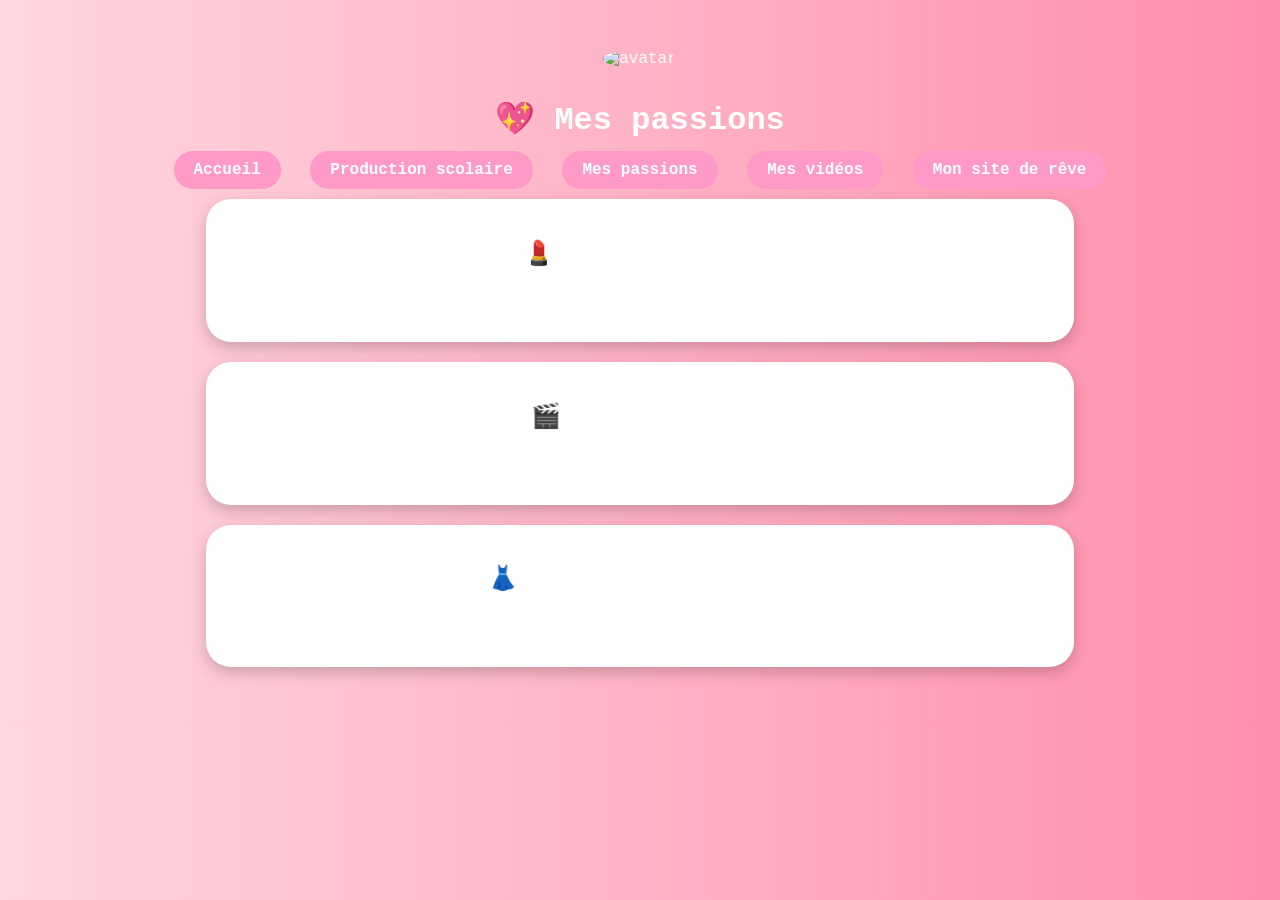
==== passions.html @ 9ff43a95 "passions.html" ====
<!DOCTYPE html>
<html>
<head>
    <meta charset="UTF-8">
    <title>Mes Passions</title>
    <link rel="stylesheet" href="style.css">
</head>

<body>

<header><img src="https://i.imgur.com/TON_AVATAR.png" alt="avatar" width="120" style="border-radius:50%; margin:10px;">
    <h1>💖 Mes passions</h1>
</header<img src="https://i.imgur.com/TON_AVATAR.png" alt="avatar" width="120" style="border-radius:50%; margin:10px;">

<nav>
    <a href="index.html">Accueil</a>
    <a href="production.html">Production scolaire</a>
    <a href="passions.html">Mes passions</a>
    <a href="videos.html">Mes vidéos</a>
    <a href="site-de-reve.html">Mon site de rêve</a>
</nav>

<section>
    <h2>💄 Le maquillage</h2>
    <p>J’adore créer des looks différents et colorés.</p>
</section>

<section>
    <h2>🎬 Les K-dramas</h2>
    <p>Je regarde souvent des séries coréennes appelées K-dramas.</p>
</section>

<section>
    <h2>👗 Mode & Mannequinat</h2>
    <p>La mode et le mannequinat sont mes passions créatives.</p>
</section>

</body>
</html>
---- style.css ----
body {
    background: linear-gradient(to right, #ffd6e0, #ff8fab);
    font-family: Arial, sans-serif;
    text-align: center;
}

header {<img src="https://i.imgur.com/BoN9kdC.png" alt="avatar" width="120" style="border-radius:50%; margin:10px;">
    background-color: #ff4d6d;
    color: white;
    padding: 20px;
    margin: 20px;
    border-radius: 30px;
    font-family: "Courier New", cursive;
}

nav {
    margin: 20px;
}

nav a {
    text-decoration: none;
    margin: 10px;
    padding: 10px 20px;
    background-color: #ff99c8;
    color: white;
    border-radius: 50px;
    font-weight: bold;
}

nav a:hover {
    background-color: #c9184a;
}

section {
    background-color: white;
    padding: 20px;
    margin: 20px auto;
    width: 70%;
    border-radius: 25px;
    box-shadow: 0 6px 15px rgba(0,0,0,0.2);
}
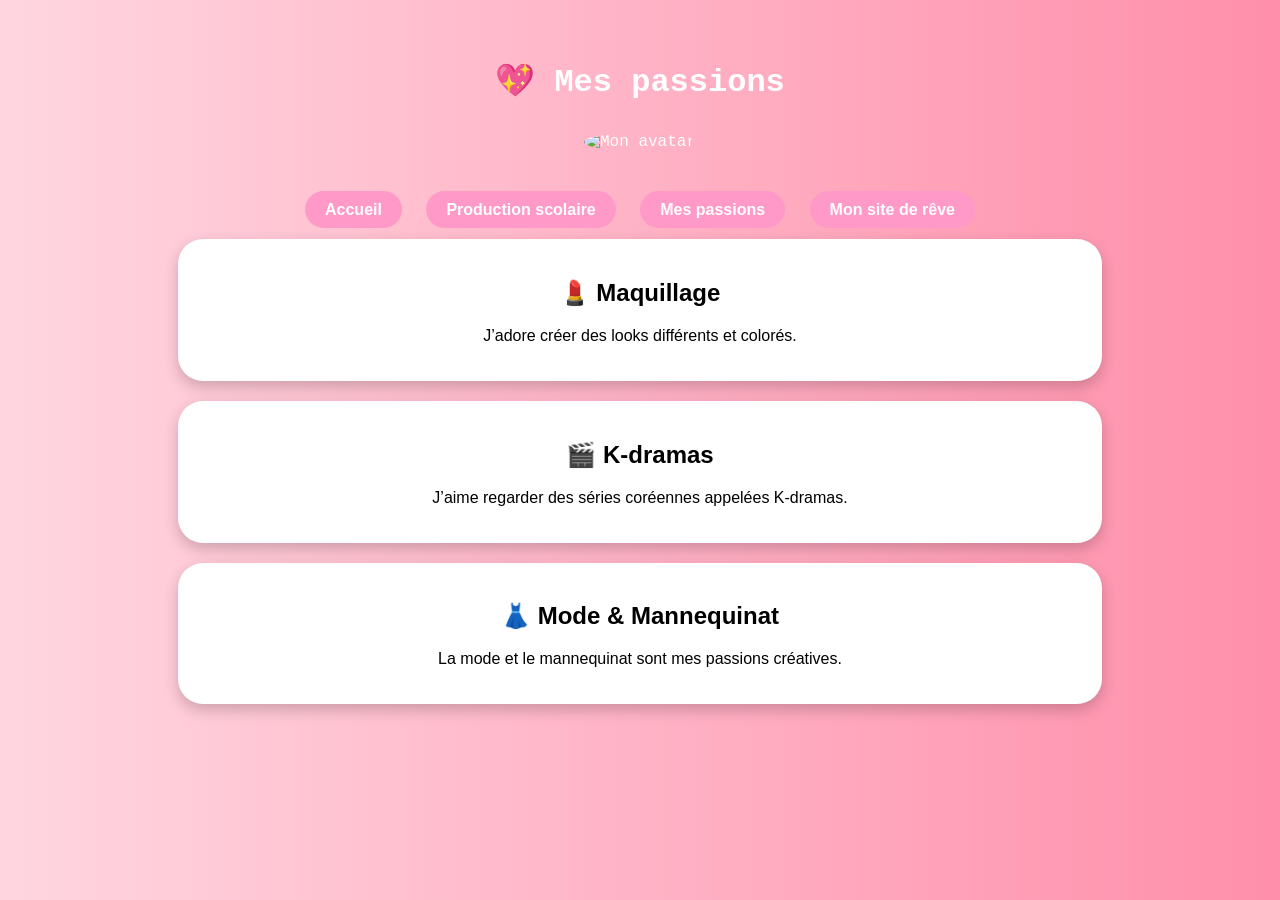
==== commit 9c24df8b: "passions.html" ====
--- a/passions.html
+++ b/passions.html
@@ -1,38 +1,37 @@
 <!DOCTYPE html>
 <html>
 <head>
-    <meta charset="UTF-8">
-    <title>Mes Passions</title>
-    <link rel="stylesheet" href="style.css">
+<meta charset="UTF-8">
+<title>Mes passions</title>
+<link rel="stylesheet" href="style.css">
 </head>
-
 <body>
 
-<header><img src="https://i.imgur.com/TON_AVATAR.png" alt="avatar" width="120" style="border-radius:50%; margin:10px;">
-    <h1>💖 Mes passions</h1>
-</header<img src="https://i.imgur.com/TON_AVATAR.png" alt="avatar" width="120" style="border-radius:50%; margin:10px;">
+<header>
+  <h1>💖 Mes passions</h1>
+  <img src="avatar.png" alt="Mon avatar" width="120" style="border-radius:50%; margin:10px;">
+</header>
 
 <nav>
-    <a href="index.html">Accueil</a>
-    <a href="production.html">Production scolaire</a>
-    <a href="passions.html">Mes passions</a>
-    <a href="videos.html">Mes vidéos</a>
-    <a href="site-de-reve.html">Mon site de rêve</a>
+  <a href="index.html">Accueil</a>
+  <a href="production.html">Production scolaire</a>
+  <a href="passions.html">Mes passions</a>
+  <a href="site-de-reve.html">Mon site de rêve</a>
 </nav>
 
 <section>
-    <h2>💄 Le maquillage</h2>
-    <p>J’adore créer des looks différents et colorés.</p>
+  <h2>💄 Maquillage</h2>
+  <p>J’adore créer des looks différents et colorés.</p>
 </section>
 
 <section>
-    <h2>🎬 Les K-dramas</h2>
-    <p>Je regarde souvent des séries coréennes appelées K-dramas.</p>
+  <h2>🎬 K-dramas</h2>
+  <p>J’aime regarder des séries coréennes appelées K-dramas.</p>
 </section>
 
 <section>
-    <h2>👗 Mode & Mannequinat</h2>
-    <p>La mode et le mannequinat sont mes passions créatives.</p>
+  <h2>👗 Mode & Mannequinat</h2>
+  <p>La mode et le mannequinat sont mes passions créatives.</p>
 </section>
 
 </body>
--- a/style.css
+++ b/style.css
@@ -4,7 +4,7 @@
     text-align: center;
 }
 
-header {<img src="https://i.imgur.com/BoN9kdC.png" alt="avatar" width="120" style="border-radius:50%; margin:10px;">
+header {<img src="https://i.imgur.com/TON_AVATAR.png" alt="avatar" width="120" style="border-radius:50%; margin:10px;">
     background-color: #ff4d6d;
     color: white;
     padding: 20px;
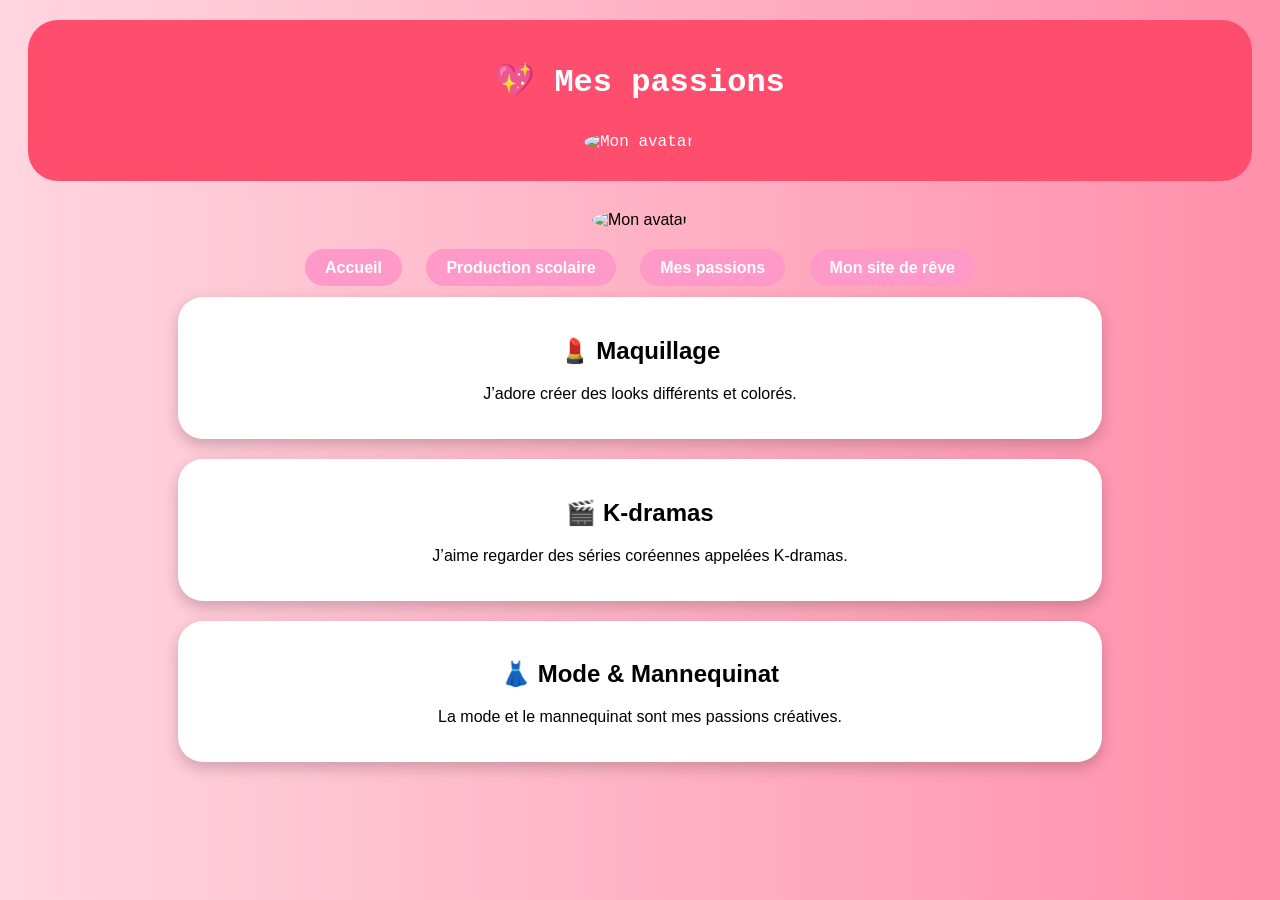
==== commit 54e99c9f: "passions.html" ====
--- a/passions.html
+++ b/passions.html
@@ -10,7 +10,7 @@
 <header>
   <h1>💖 Mes passions</h1>
   <img src="avatar.png" alt="Mon avatar" width="120" style="border-radius:50%; margin:10px;">
-</header>
+</header><img src="avatar.png" alt="Mon avatar" width="120" style="border-radius:50%; margin:10px;">
 
 <nav>
   <a href="index.html">Accueil</a>
--- a/style.css
+++ b/style.css
@@ -1,41 +1,41 @@
 body {
-    background: linear-gradient(to right, #ffd6e0, #ff8fab);
-    font-family: Arial, sans-serif;
-    text-align: center;
+  background: linear-gradient(to right, #ffd6e0, #ff8fab);
+  font-family: Arial, sans-serif;
+  text-align: center;
 }
 
-header {<img src="https://i.imgur.com/TON_AVATAR.png" alt="avatar" width="120" style="border-radius:50%; margin:10px;">
-    background-color: #ff4d6d;
-    color: white;
-    padding: 20px;
-    margin: 20px;
-    border-radius: 30px;
-    font-family: "Courier New", cursive;
+header {
+  background-color: #ff4d6d;
+  color: white;
+  padding: 20px;
+  margin: 20px;
+  border-radius: 30px;
+  font-family: "Courier New", cursive;
 }
 
 nav {
-    margin: 20px;
+  margin: 20px;
 }
 
 nav a {
-    text-decoration: none;
-    margin: 10px;
-    padding: 10px 20px;
-    background-color: #ff99c8;
-    color: white;
-    border-radius: 50px;
-    font-weight: bold;
+  text-decoration: none;
+  margin: 10px;
+  padding: 10px 20px;
+  background-color: #ff99c8;
+  color: white;
+  border-radius: 50px;
+  font-weight: bold;
 }
 
 nav a:hover {
-    background-color: #c9184a;
+  background-color: #c9184a;
 }
 
 section {
-    background-color: white;
-    padding: 20px;
-    margin: 20px auto;
-    width: 70%;
-    border-radius: 25px;
-    box-shadow: 0 6px 15px rgba(0,0,0,0.2);
+  background-color: white;
+  padding: 20px;
+  margin: 20px auto;
+  width: 70%;
+  border-radius: 25px;
+  box-shadow: 0 6px 15px rgba(0,0,0,0.2);
 }
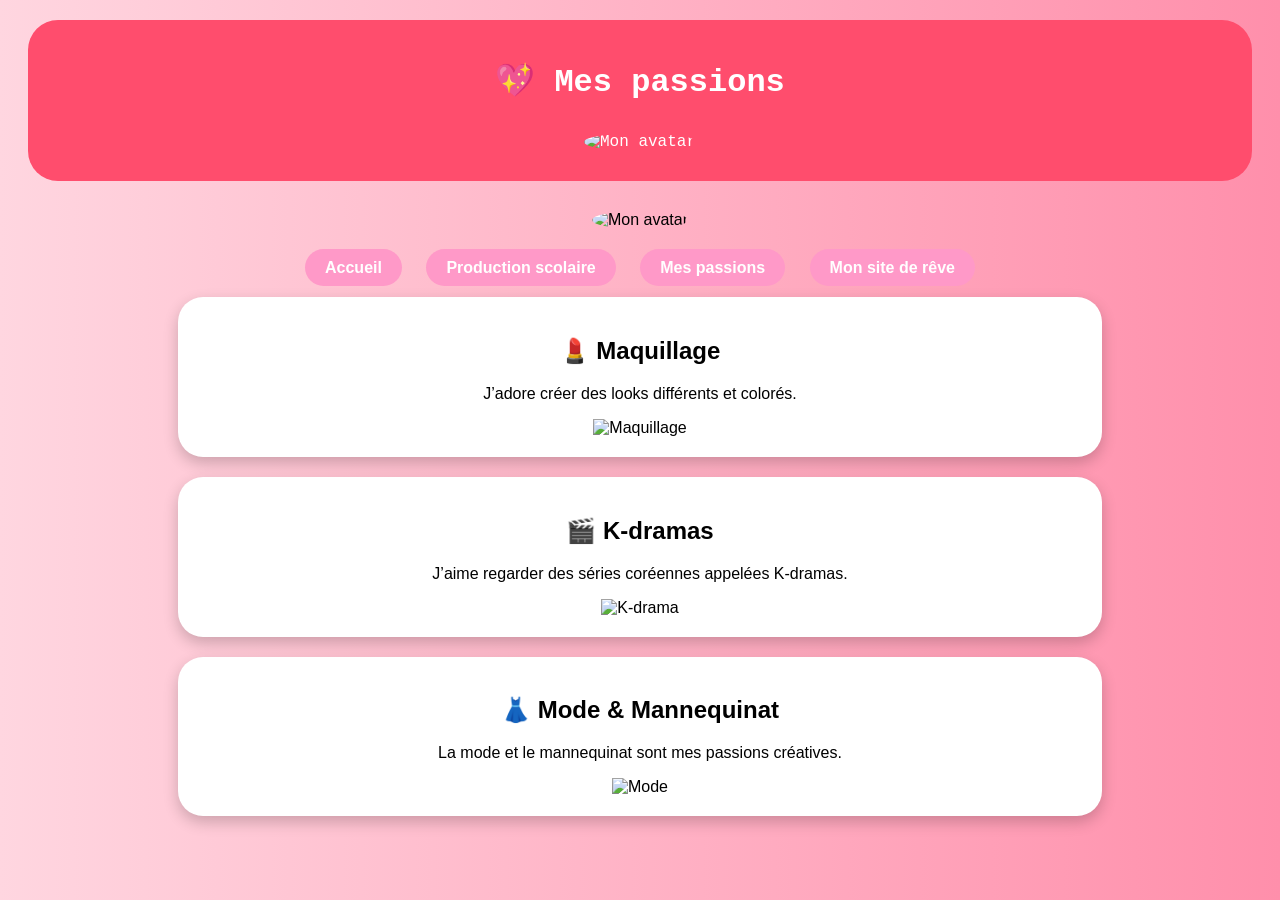
==== commit 656ab921: "passions.html" ====
--- a/passions.html
+++ b/passions.html
@@ -22,16 +22,19 @@
 <section>
   <h2>💄 Maquillage</h2>
   <p>J’adore créer des looks différents et colorés.</p>
+  <img src="maquillage.png" alt="Maquillage" width="200">
 </section>
 
 <section>
   <h2>🎬 K-dramas</h2>
   <p>J’aime regarder des séries coréennes appelées K-dramas.</p>
+  <img src="kdrama.png" alt="K-drama" width="200">
 </section>
 
 <section>
   <h2>👗 Mode & Mannequinat</h2>
   <p>La mode et le mannequinat sont mes passions créatives.</p>
+  <img src="mode.png" alt="Mode" width="200">
 </section>
 
 </body>
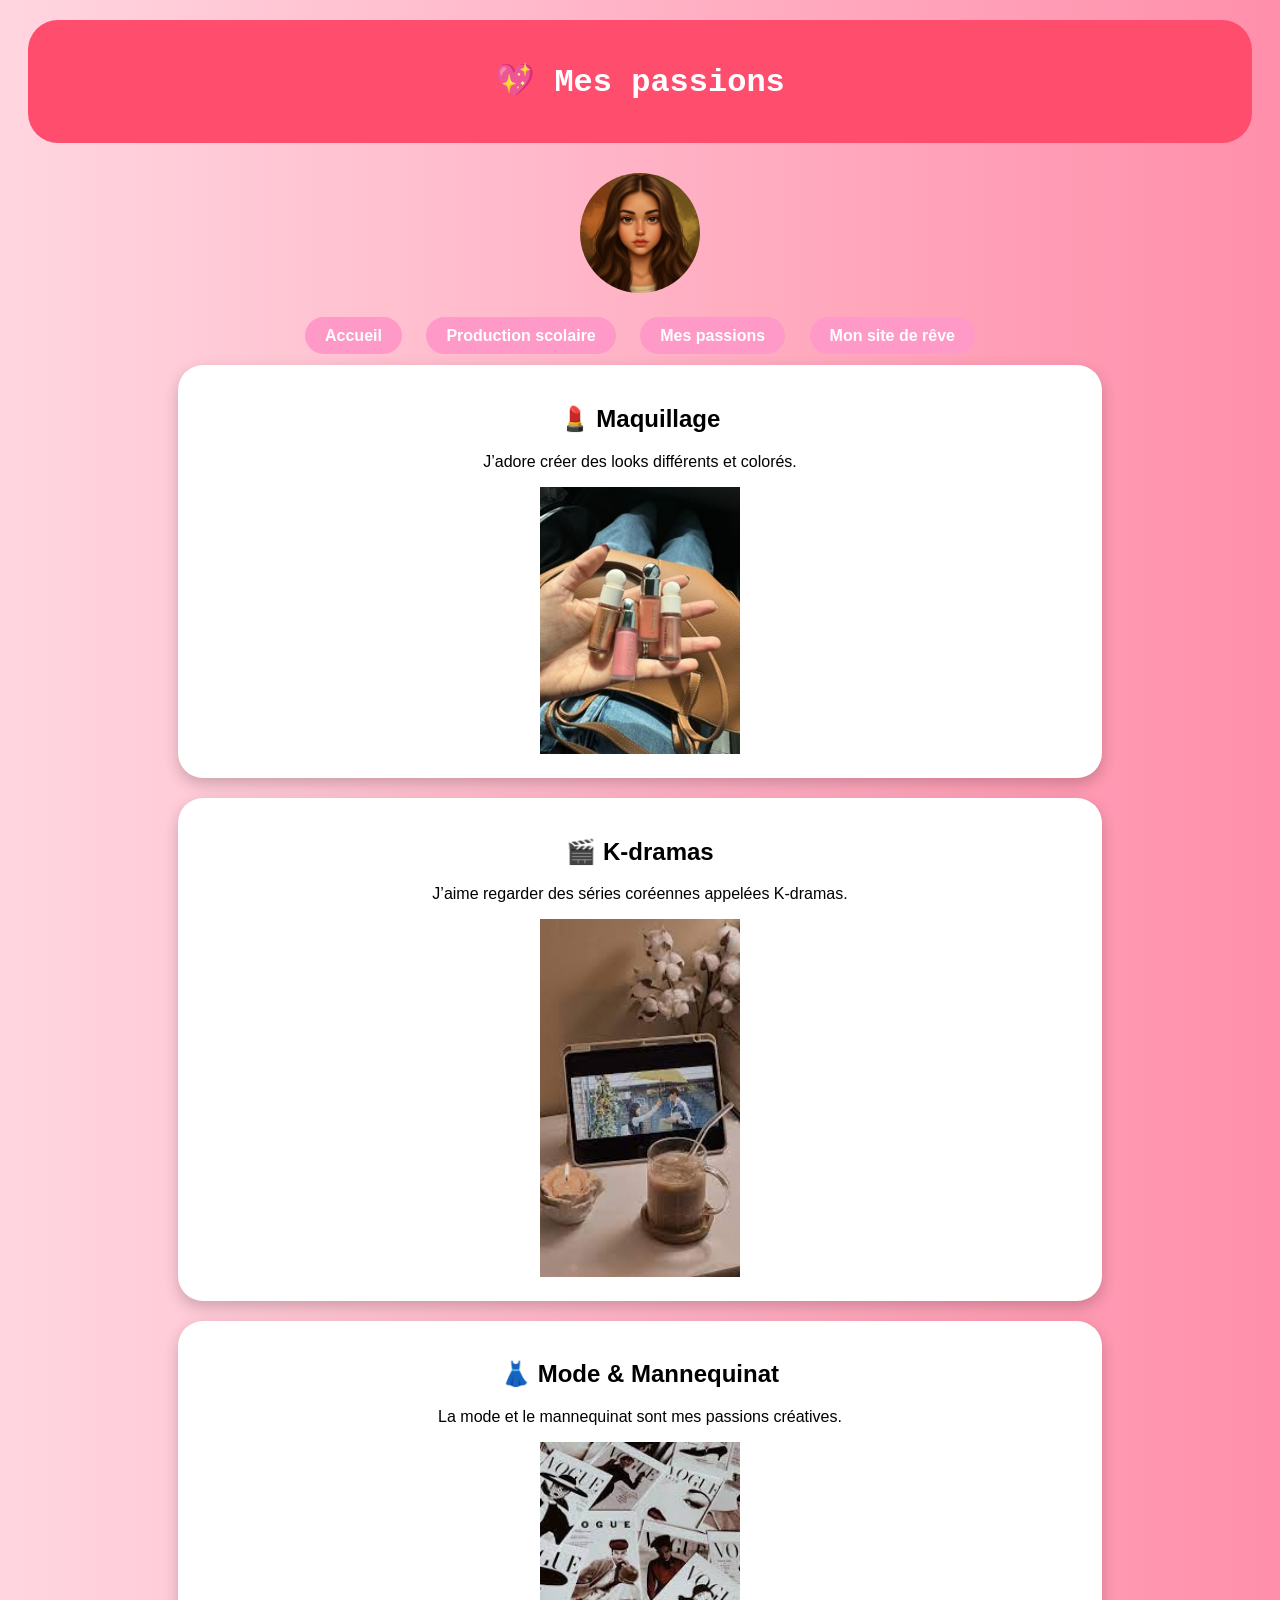
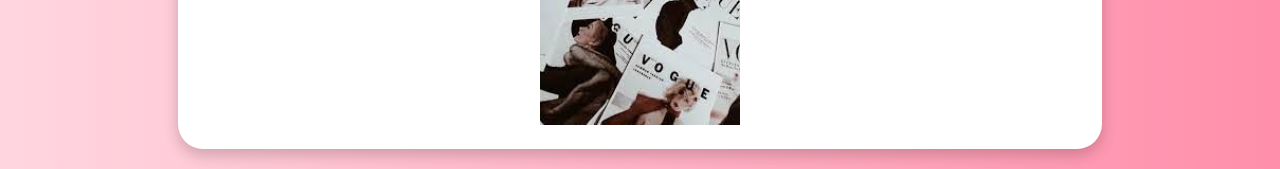
==== commit e272ea87: "passions.html" ====
--- a/passions.html
+++ b/passions.html
@@ -9,7 +9,6 @@
 
 <header>
   <h1>💖 Mes passions</h1>
-  <img src="avatar.png" alt="Mon avatar" width="120" style="border-radius:50%; margin:10px;">
 </header><img src="avatar.png" alt="Mon avatar" width="120" style="border-radius:50%; margin:10px;">
 
 <nav>
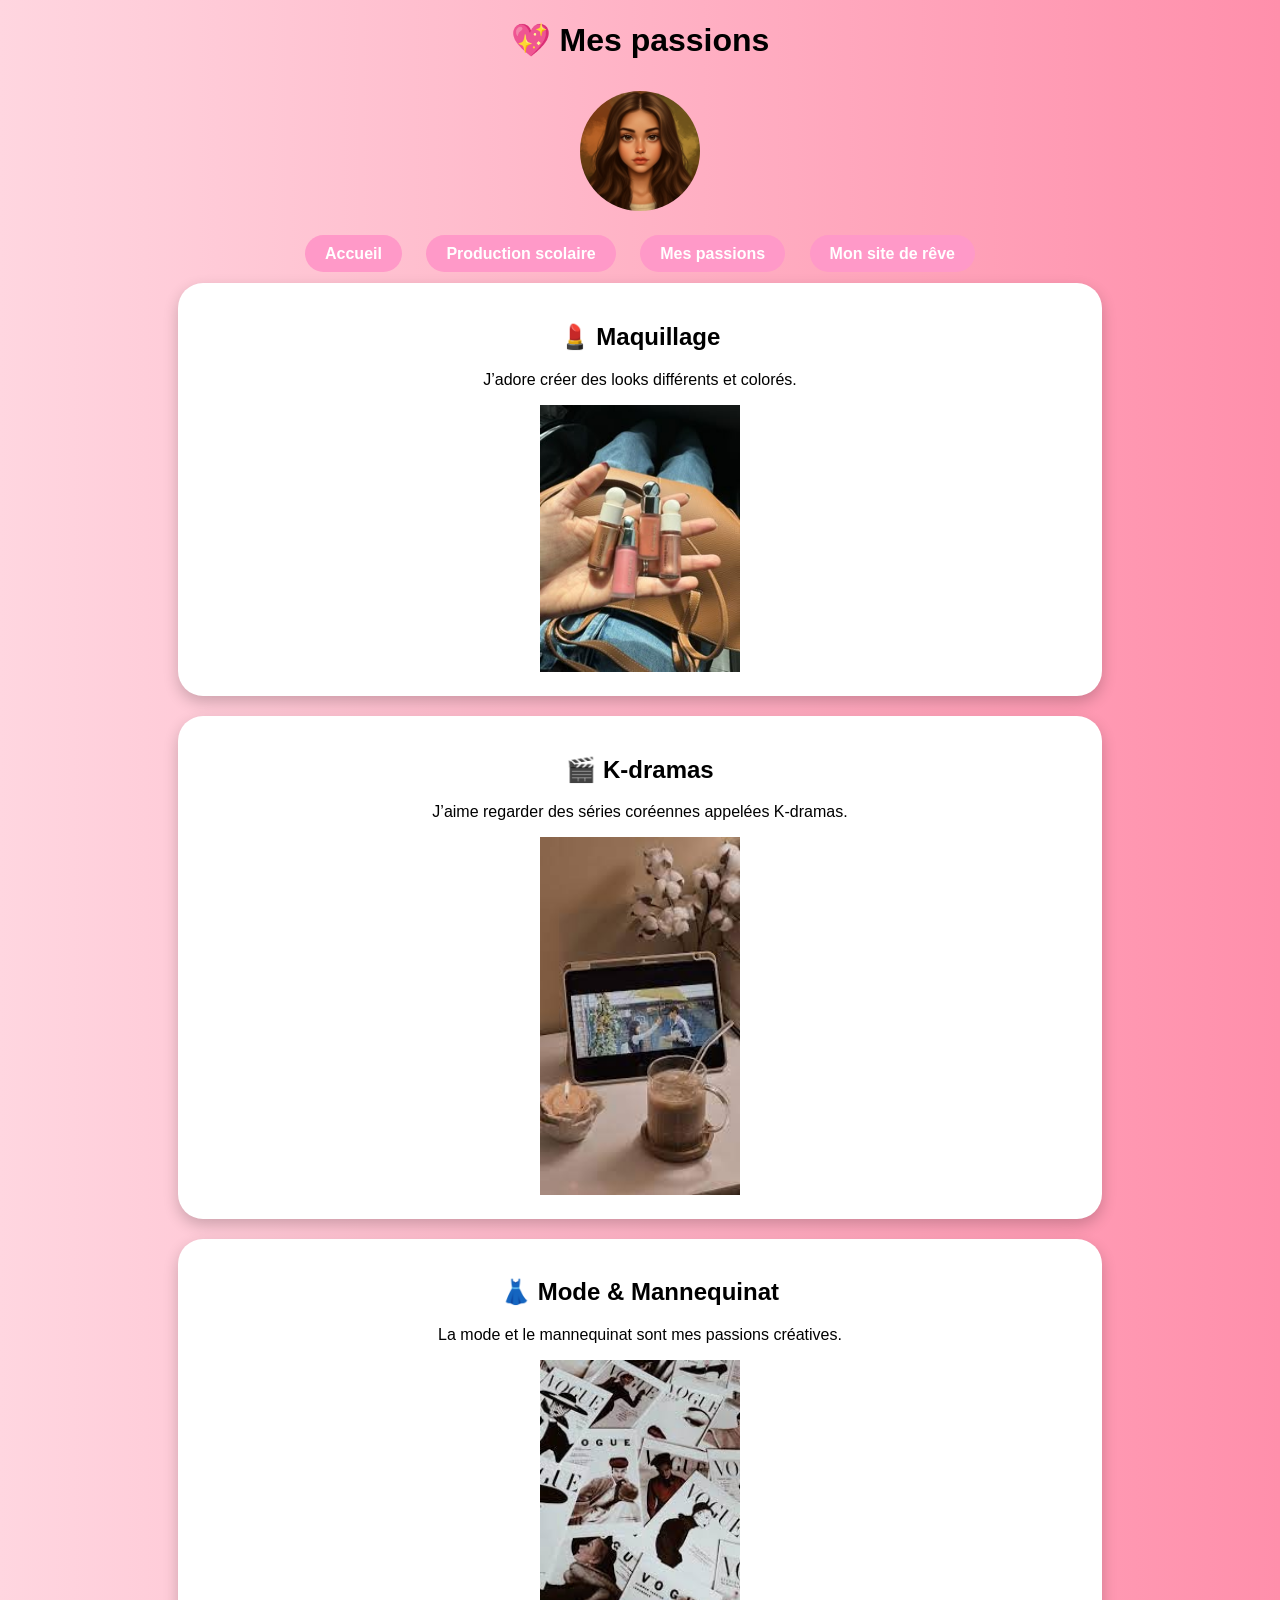
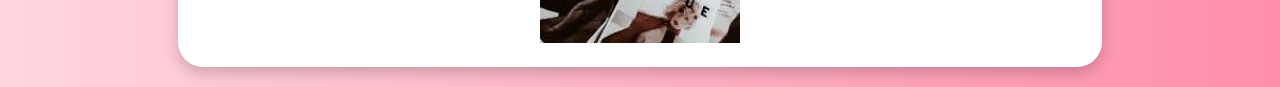
==== commit 946ee0be: "passions.html" ====
--- a/passions.html
+++ b/passions.html
@@ -6,8 +6,6 @@
 <link rel="stylesheet" href="style.css">
 </head>
 <body>
-
-<header>
   <h1>💖 Mes passions</h1>
 </header><img src="avatar.png" alt="Mon avatar" width="120" style="border-radius:50%; margin:10px;">
 
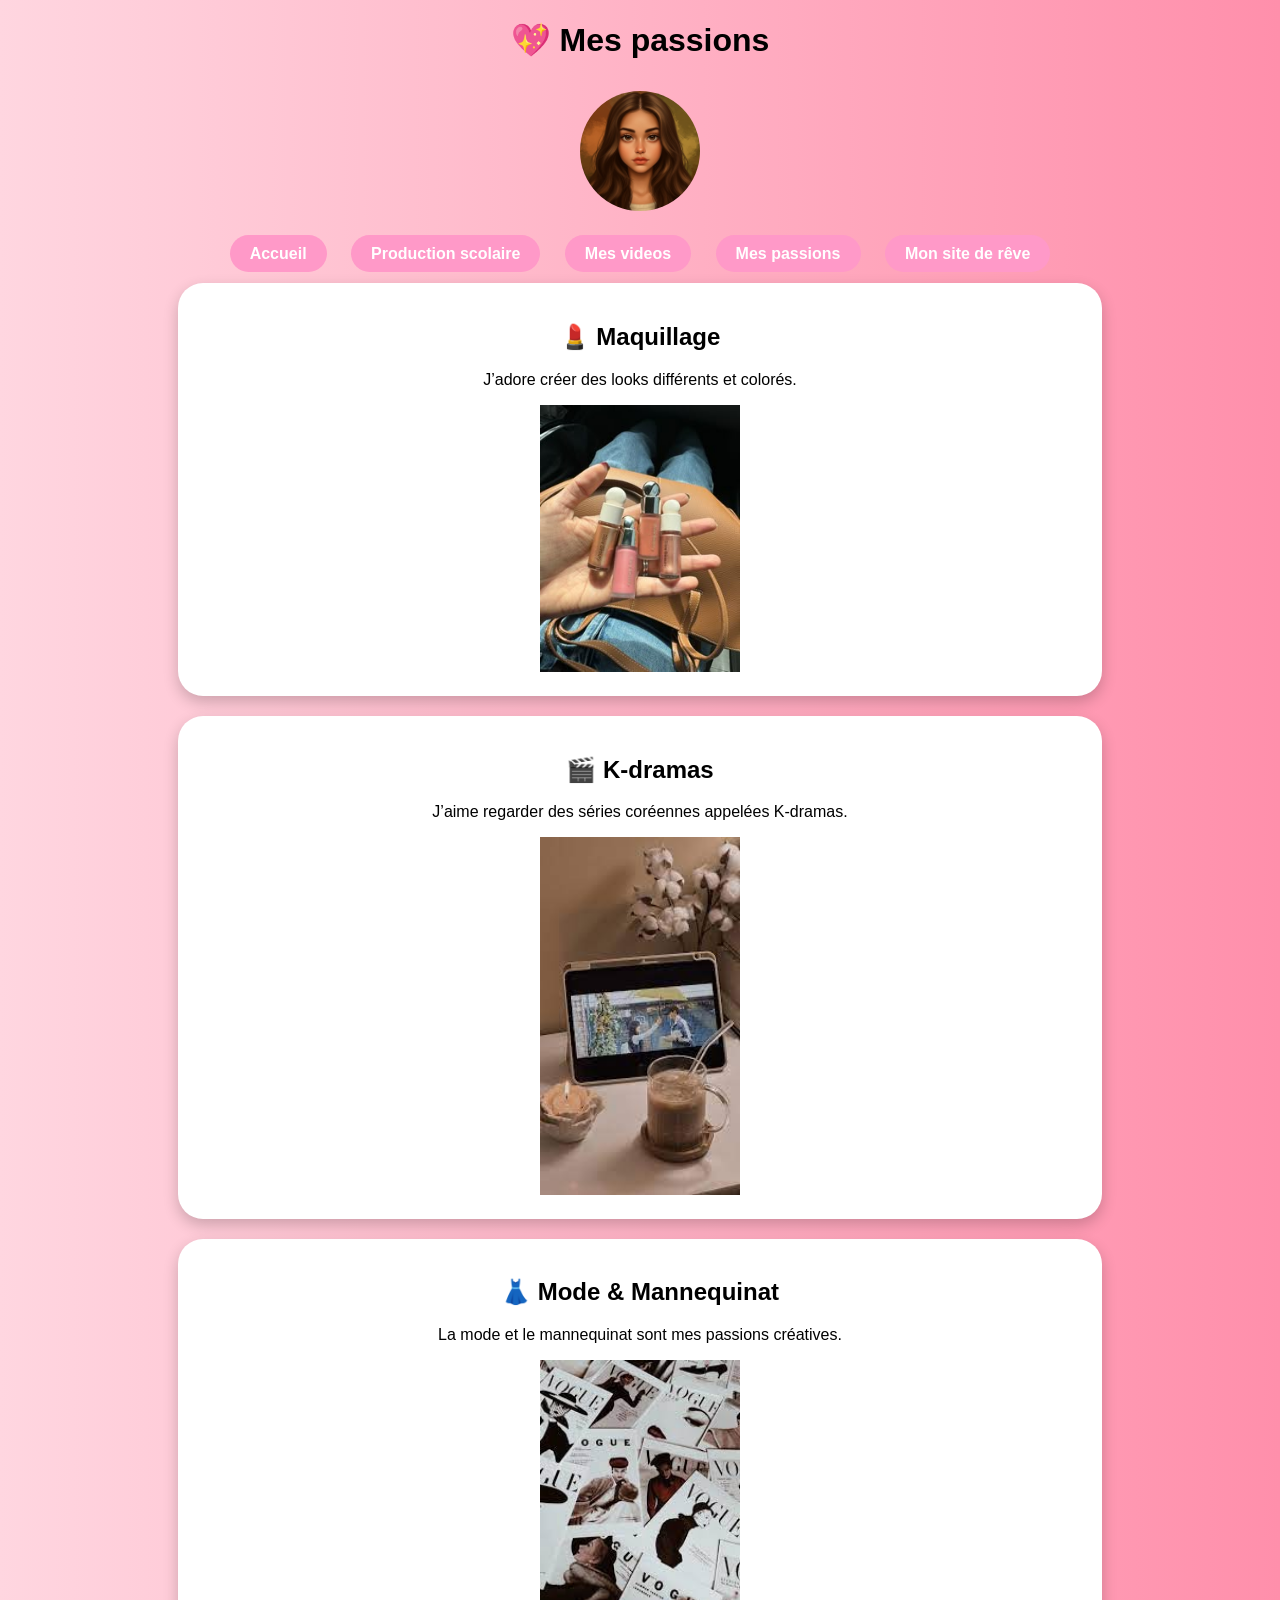
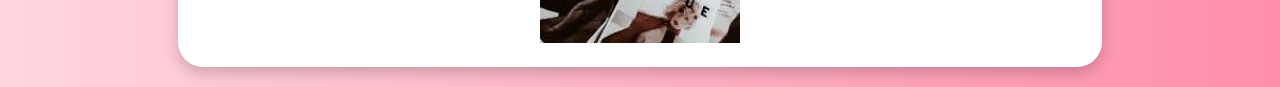
==== commit 5ac5ccf9: "passions.html" ====
--- a/passions.html
+++ b/passions.html
@@ -12,6 +12,7 @@
 <nav>
   <a href="index.html">Accueil</a>
   <a href="production.html">Production scolaire</a>
+   <a href="videos.html">Mes videos</a>
   <a href="passions.html">Mes passions</a>
   <a href="site-de-reve.html">Mon site de rêve</a>
 </nav>
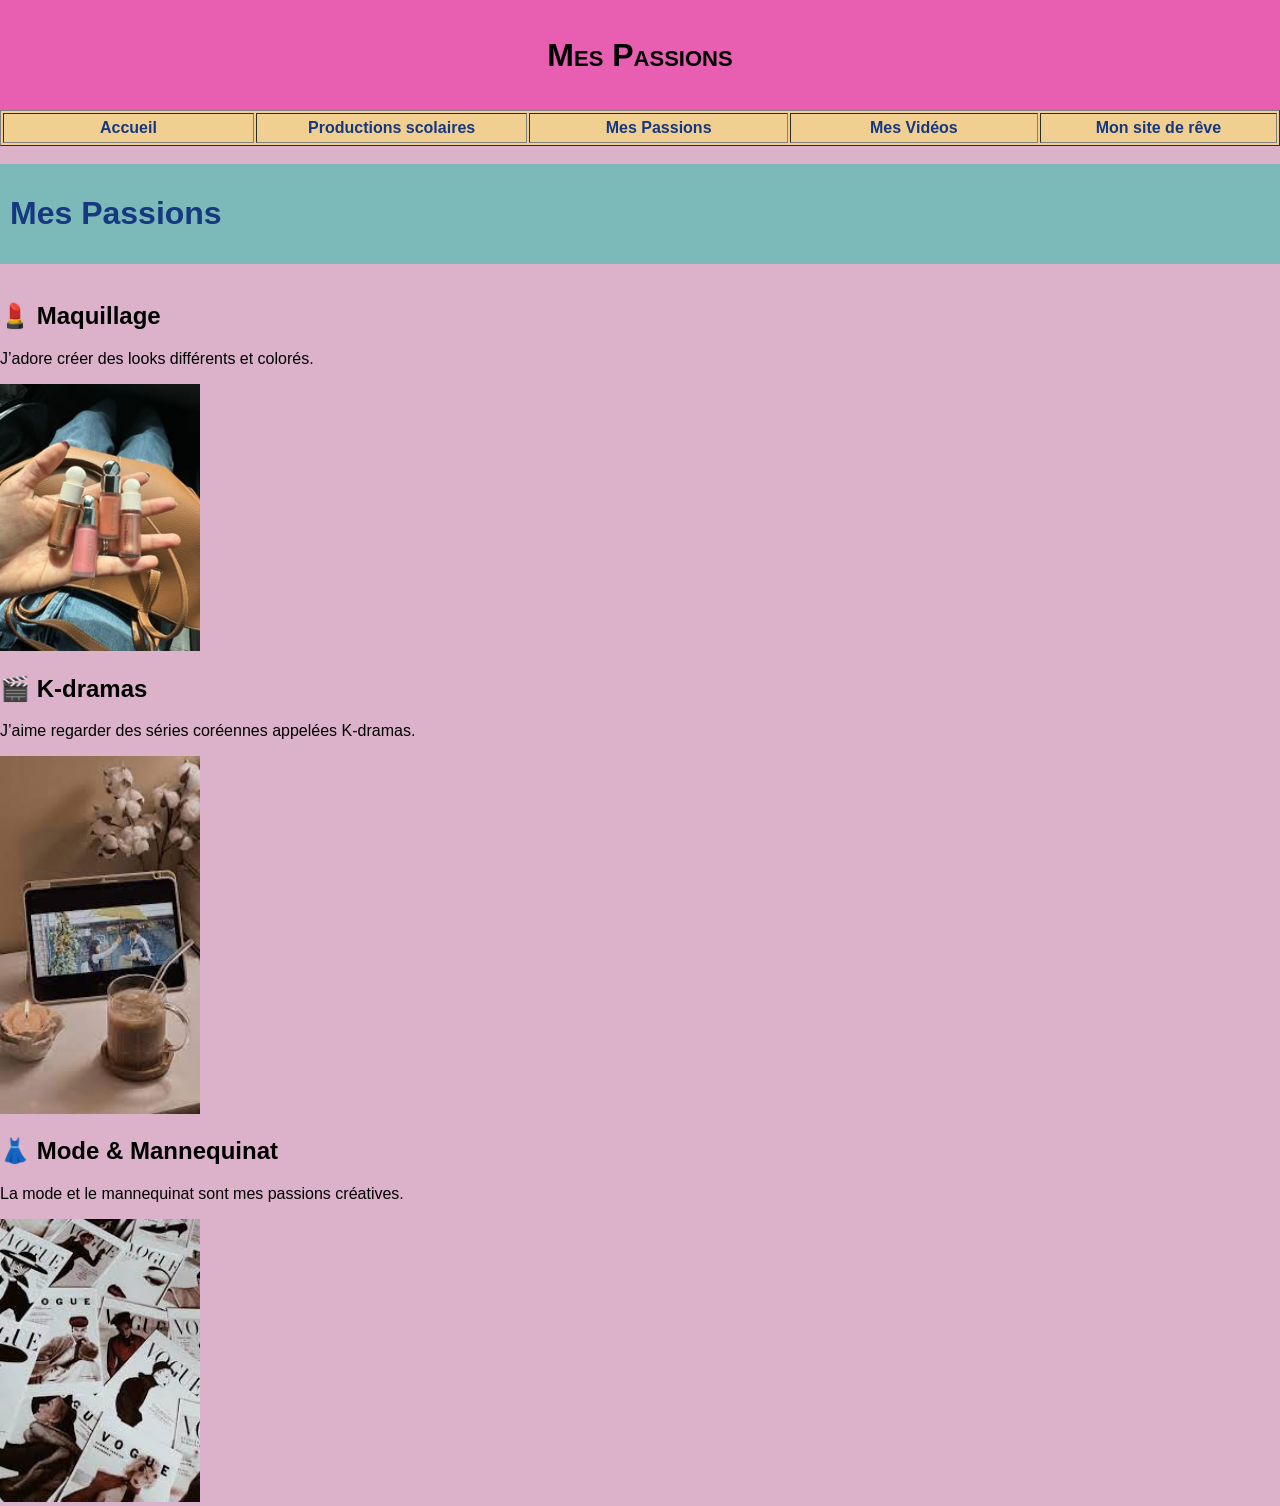
==== commit d47d6af8: "Add files via upload" ====
--- a/passions.html
+++ b/passions.html
@@ -1,39 +1,46 @@
-<!DOCTYPE html>
-<html>
-<head>
-<meta charset="UTF-8">
-<title>Mes passions</title>
-<link rel="stylesheet" href="style.css">
-</head>
-<body>
-  <h1>💖 Mes passions</h1>
-</header><img src="avatar.png" alt="Mon avatar" width="120" style="border-radius:50%; margin:10px;">
-
-<nav>
-  <a href="index.html">Accueil</a>
-  <a href="production.html">Production scolaire</a>
-   <a href="videos.html">Mes videos</a>
-  <a href="passions.html">Mes passions</a>
-  <a href="site-de-reve.html">Mon site de rêve</a>
-</nav>
-
-<section>
-  <h2>💄 Maquillage</h2>
-  <p>J’adore créer des looks différents et colorés.</p>
-  <img src="maquillage.png" alt="Maquillage" width="200">
-</section>
-
-<section>
-  <h2>🎬 K-dramas</h2>
-  <p>J’aime regarder des séries coréennes appelées K-dramas.</p>
-  <img src="kdrama.png" alt="K-drama" width="200">
-</section>
-
-<section>
-  <h2>👗 Mode & Mannequinat</h2>
-  <p>La mode et le mannequinat sont mes passions créatives.</p>
-  <img src="mode.png" alt="Mode" width="200">
-</section>
-
-</body>
-</html>
+<!DOCTYPE html>
+<html lang="fr">
+
+<head>
+	<title> Mes Passions </title>
+	<meta charset="utf-8" />
+	<link rel="stylesheet" href="style.css" type="text/css" />
+</head>
+
+<body>
+	<div id="entete-de-page"> 
+		<p>Mes Passions </p>
+	</div> 
+	<table id="bloc-menu" border="1">
+	<tr>
+		<th><a href="index.html"> Accueil </a></th>
+		<th><a href="productions.html">Productions scolaires</a></th>
+		<th><a href="passions.html">Mes Passions</a></th>
+		<th><a href="videos.html">Mes Vidéos</a></th>
+		<th><a href="site.html">Mon site de rêve</a></th>
+	</tr>
+	</table> <br/> 
+	<div id="contenu">
+		<h1> Mes Passions </h1>	
+	</div> <br/> 
+<section>
+<!--on fait un titre -->
+  <h2>💄 Maquillage</h2>
+  <p>J’adore créer des looks différents et colorés.</p>
+  <img src="maquillage.png" alt="Maquillage" width="200">
+</section>
+
+<section>
+  <h2>🎬 K-dramas</h2>
+  <p>J’aime regarder des séries coréennes appelées K-dramas.</p>
+  <img src="kdrama.png" alt="K-drama" width="200">
+</section>
+
+<section>
+  <h2>👗 Mode & Mannequinat</h2>
+  <p>La mode et le mannequinat sont mes passions créatives.</p>
+  <img src="mode.png" alt="Mode" width="200">
+</section>
+</body>
+
+</html>
--- a/style.css
+++ b/style.css
@@ -1,41 +1,114 @@
-body {
-  background: linear-gradient(to right, #ffd6e0, #ff8fab);
-  font-family: Arial, sans-serif;
-  text-align: center;
-}
-
-header {
-  background-color: #ff4d6d;
-  color: white;
-  padding: 20px;
-  margin: 20px;
-  border-radius: 30px;
-  font-family: "Courier New", cursive;
-}
-
-nav {
-  margin: 20px;
-}
-
-nav a {
-  text-decoration: none;
-  margin: 10px;
-  padding: 10px 20px;
-  background-color: #ff99c8;
-  color: white;
-  border-radius: 50px;
-  font-weight: bold;
-}
-
-nav a:hover {
-  background-color: #c9184a;
-}
-
-section {
-  background-color: white;
-  padding: 20px;
-  margin: 20px auto;
-  width: 70%;
-  border-radius: 25px;
-  box-shadow: 0 6px 15px rgba(0,0,0,0.2);
-}
+ iframe {
+	
+height:70vh;
+width:70%;
+}
+body {
+	margin: 0;
+	padding: 0;
+	background-color: #DBB2CA; 
+	font-family: 'Loud', sans-serif;
+	font-size: 16px;
+}
+
+.presentation {
+  display: flex;
+  gap: 20px;
+  align-items: flex-start;
+}
+
+.presentation img {
+  width: 120px;   /* plus fiable que % ici */
+  height: auto;
+}
+
+.texte-presentation {
+  flex: 1;
+  color:#163880;
+}
+th { width: 500px;}
+ul {
+  list-style-image: url(puce-zelda.png); /* image comme puce attention à l’esthétique */
+}
+
+
+#entete-de-page {
+	padding: 5px;
+	height: 100px;
+	background-color:#E85FB1;
+	font-size: 32px;
+	font-weight: bold;
+	font-variant: small-caps;
+	text-align: center;
+}
+#bloc-menu {
+	height: 36px;
+	background-color:#F0CF90;
+	float: center;
+	color: white;
+}
+#contenu {
+	padding: 10px;
+	background-color:  #7BBAB8;
+	color:#163880;
+}
+#infos {
+	color: #163880;
+	font-style: italic;
+}
+#pied-de-page {
+	padding: 5px;
+	background-color: #E85FB1;
+	font-size: 11px;
+}
+
+.bouton.active {
+Color:#9D08F3;
+}	
+
+.bouton {
+	display: inline-block;
+	text-align: center;
+	text-decoration: none;
+	font-weight: 400;
+	color: #f34808;
+	font-size: 4rem;
+	line-height: 2em;
+	margin: 0 20px; /* espace entre les boutons */
+}
+
+/*mettre une image aux bords arrondis*/
+
+.arrondie {
+-moz-border-radius:7px;
+-webkit-border-radius:7px;
+border-radius:7px;
+}
+
+.arrondie1 {
+-moz-border-radius:100px;
+-webkit-border-radius:100px;
+border-radius:100px;
+}
+
+a:link {
+  color:#163880;
+  text-decoration: none;
+}
+
+a:visited {
+  color:  #18042E;
+  text-decoration: none;
+}
+
+
+a:hover {
+ color: #FFFFFF;
+ text-decoration: none;
+ 
+}
+
+a:active {
+    color: #601EBD;
+	 text-decoration: none;
+}
